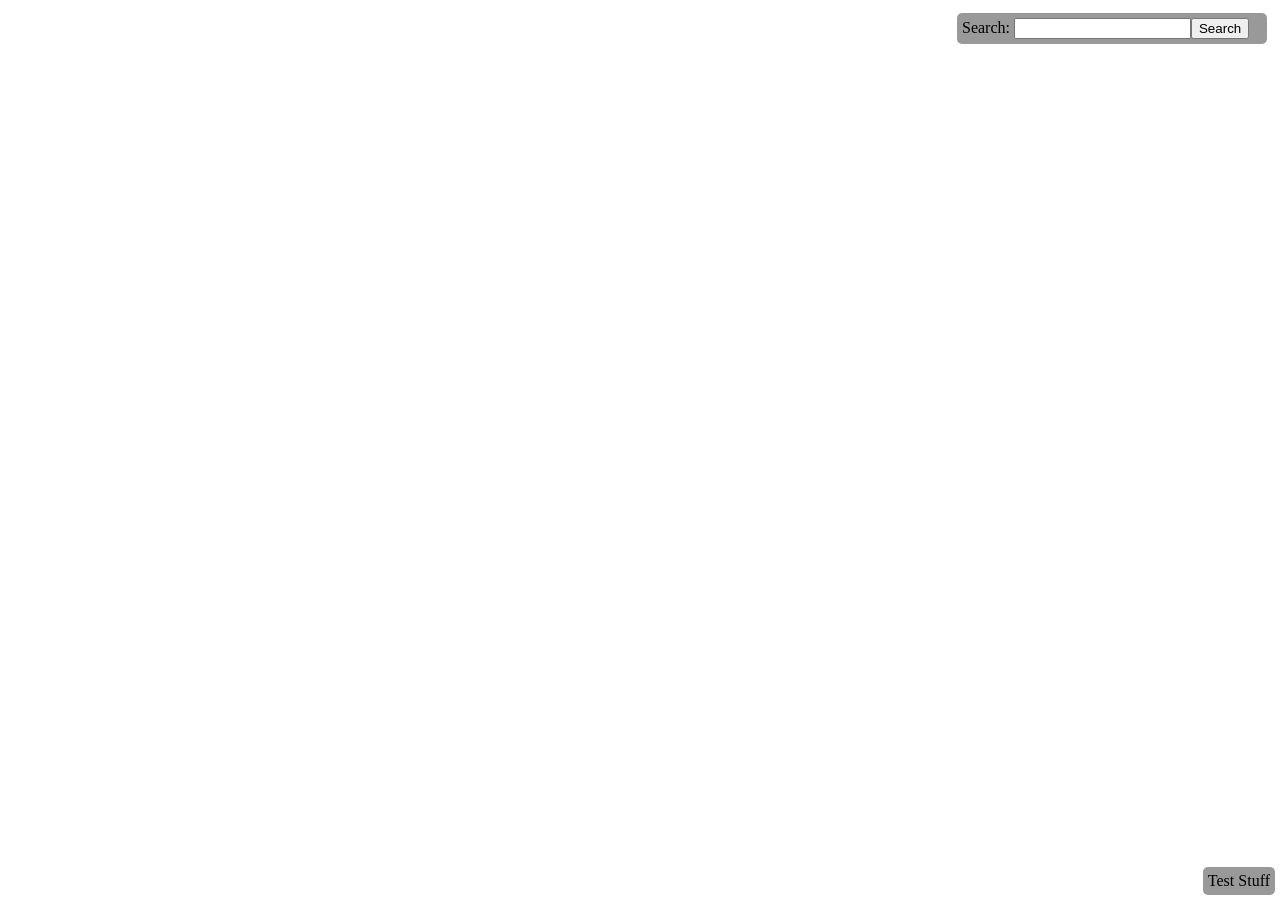
==== index.html @ d2af9ae0 "Renamed" ====
<!DOCTYPE html>
<html xmlns="http://www.w3.org/1999/xhtml">
<head>
<meta http-equiv="Content-Type" content="text/html; charset=utf-8" />
<title>Untitled Document</title>
<link rel="stylesheet" type="text/css" href="css/styles.css">
</head>

<body>

<div id="HeadStyle">
	Search: <input type="text" id="searchString" onchange="searchPressed();"/><input type="button" value="Search" onclick="searchPressed();"/>
    
    <div id="ResultsBox">
    </div>
    
</div>

<div id="DataDisplay">
	Test Stuff
</div>

</body>

<script>

	// ---- Radiant UI Script ----
		
	RadiantUI.SetCallback("UpdateResults", function(newResults)
	{
		var container = document.getElementById("ResultsBox");
		container.innerHTML = "";
		for(var i = 0; i < newResults.length; i++)
		{
			container.appendChild(createResultObject(newResults[i]));
		}
		
	});
	
	function fillList(inNames, inValues)
	{
		if(inNames.length != inValues.length)
		{
			return;	
		}
		
		var longestString = 0;
		
		for(var i = 0;i < inNames.length; i++)
		{
			if(inNames[i].length > longestString)
			{
				longestString = inNames[i].length;	
			}
		}
		
		
		var container = document.getElementById("DataDisplay");
		container.innerHTML = "";
		for(var i = 0; i < inNames.length; i++)
		{
			container.appendChild(createDataObject(inNames[i],inValues[i],longestString));
		}
		
		var allNames = document.getElementsByClassName("NameObject");
	}
	
	
	RadiantUI.SetCallback("SetData", function(inNames,inValues)
	{
		
		if(inNames.length != inValues.length)
		{
			return;	
		}
		
		var longestString = 0;
		
		for(var i = 0;i < inNames.length; i++)
		{
			if(inNames[i].length > longestString)
			{
				longestString = inNames[i].length;	
			}
		}
		
		
		var container = document.getElementById("DataDisplay");
		container.innerHTML = "";
		for(var i = 0; i < inNames.length; i++)
		{
			container.appendChild(createDataObject(inNames[i],inValues[i],longestString));
		}
		
		var allNames = document.getElementsByClassName("NameObject");
		
	});
	
	function createDataObject(inName,inValue,nameLength)
	{
		var element = document.createElement("DIV");	
		element.className = "DataObject";
		var keySpan = document.createElement("SPAN");
		keySpan.textContent = inName;
		keySpan.className = "NameObject";
		var lengthString = nameLength * 40.5;
		
		var valueSpan = document.createElement("SPAN");
		valueSpan.textContent = inValue;
		valueSpan.className = "ValueObject";
		
		keySpan.style.width = lengthString.toString()+"px";
		
		element.appendChild(keySpan);
		element.appendChild(valueSpan);
		//keySpan.setAttribute("style","width:"+lengthString.toString()+"px");
		
		return element;
	}
	
	function createResultObject(inString)
	{
		var element = document.createElement("DIV");	
		element.className = "ResultObject";
		element.onclick = function()
		{
			RadiantUI.TriggerEvent("ResultClicked",[inString]);
		}
		element.innerHTML = inString;
		return element;
	}
	
	function searchPressed()
	{
		var sobj = document.getElementById("searchString");
		
		RadiantUI.TriggerEvent("searchObjectsPressed",[sobj.value]);
	}
	

	function CallText(inText)
	{
		RadiantUI.TriggerEvent("menuClicked",[inText]);	
	}
</script>

</html>
---- css/styles.css ----
#HeadStyle
	{
	background-color: #999;
	border-radius: 5px;
	margin: 5px;
	padding: 5px;
	float:right
	}
	
	#ResultsBox
	{
		max-height:500px;
		width:300px;
		overflow:auto;	
	}
	/*
	::-webkit-scrollbar {
      width: 11px;
	} /* this targets the default scrollbar (compulsory) */
	
	::-webkit-scrollbar-track {
      background-color:#666;
	} /* the new scrollbar will have a flat appearance with the set background color */
	 
	::-webkit-scrollbar-thumb {
		  background-color: #CCC;
	} /* this will style the thumb, ignoring the track */
	 
	::-webkit-scrollbar-button {
		  background-color:#333;
	} /* optionally, you can style the top and the bottom buttons (left and right for horizontal bars) */
	 
	::-webkit-scrollbar-corner {
		  background-color: black;
	} /* if both the vertical and the horizontal bars appear, then perhaps the right bottom corner also needs to be styled */
	
	
	.ResultObject
	{
		background-color: #CCC;
		margin:3px;
		padding:3px;
		border-radius: 3px;
		
		-moz-user-select: -moz-none;
	   -khtml-user-select: none;
	   -webkit-user-select: none;
	
	   /*
		 Introduced in IE 10.
		 See http://ie.microsoft.com/testdrive/HTML5/msUserSelect/
	   */
	   -ms-user-select: none;
	   user-select: none;
	}
	
	.DataObject
	{
		
		margin:3px;
		padding:3px;
		border-radius: 3px;
		
	
	}
	
	.ResultObject:hover		
	{
		background-color: #DDD;
		padding-left:8px;
	}
	
	.NameObject
	{
		background-color: #CCC;
		margin:5px;
		padding:5px;
	}
	
	.ValueObject
	{
		background-color: #CCC;
		margin:5px;
		padding:5px;
	}
	
	
	#DataDisplay
	{
		position:absolute;
		right:0;
		bottom:0;
		
		
		background-color: #999;
		border-radius: 5px;
		margin: 5px;
		padding: 5px;
	}
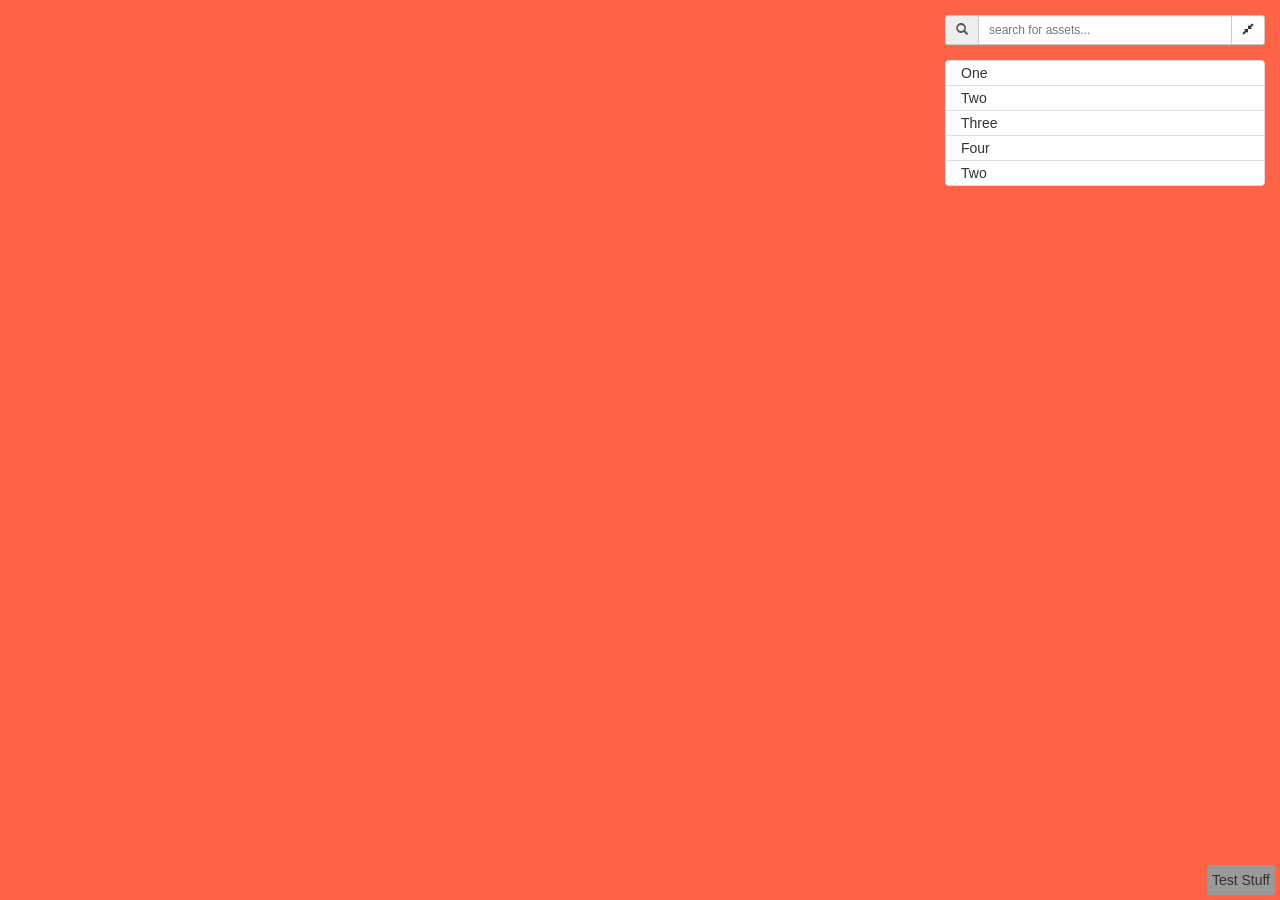
==== commit ebf96941: "Utilised Bootstrap CSS" ====
--- a/index.html
+++ b/index.html
@@ -3,38 +3,71 @@
 <head>
 <meta http-equiv="Content-Type" content="text/html; charset=utf-8" />
 <title>Untitled Document</title>
+<link rel="stylesheet" type="text/css" href="css/bootstrap.min.css">
 <link rel="stylesheet" type="text/css" href="css/styles.css">
+<script src="js/jquery-2.1.1.min.js"></script>
 </head>
 
 <body>
 
-<div id="HeadStyle">
-	Search: <input type="text" id="searchString" onchange="searchPressed();"/><input type="button" value="Search" onclick="searchPressed();"/>
-    
-    <div id="ResultsBox">
+<div id="searchBox">
+	<form role="form">
+		<div class="form-group">
+			<!-- <label>Asset Search</label> -->
+			<div class="input-group input-group-sm">
+				<div class="input-group-addon"><span class="glyphicon glyphicon-search"></span></div>
+				<input type="text" class="form-control" id="searchString" onchange="searchPressed();"/ placeholder="search for assets..."><div class="input-group-btn">
+					<button class="btn btn-default" type="button" onclick="retractResults();">
+						<span id="arrow" class="glyphicon glyphicon glyphicon-resize-small"></span>
+					</button>
+				</div>
+		    </div><!--
+			<label>Search: </label>
+			<input type="text" class="form-control" id="searchString" onchange="searchPressed();"/ placeholder="type here...">
+			<input type="button" class="btn btn-default" value="Search" onclick="searchPressed();"/> -->
+		</div>
+    </form>
+    <div id="resultsBox" class="list-group">
     </div>
     
 </div>
 
-<div id="DataDisplay">
+<div id="dataDisplay">
 	Test Stuff
 </div>
 
 </body>
+<script type="text/javascript" src="js/radiantui-null.js"></script>
 
 <script>
+
+function retractResults(){
+	
+	$('#resultsBox').slideToggle();	
+	$('#arrow').toggleClass("glyphicon-resize-small")
+	$('#arrow').toggleClass("glyphicon-resize-full")
+}
+
+	function radiantUpdateDecoy (newResults) {
+		var container = document.getElementById("resultsBox");
+		container.innerHTML = "";
+
+		for(var i = 0; i < newResults.length; i++)
+		{
+			container.appendChild(createResultObject(newResults[i]));
+		}
+	}
 
 	// ---- Radiant UI Script ----
 		
 	RadiantUI.SetCallback("UpdateResults", function(newResults)
 	{
-		var container = document.getElementById("ResultsBox");
+		var container = document.getElementById("resultsBox");
 		container.innerHTML = "";
 		for(var i = 0; i < newResults.length; i++)
 		{
 			container.appendChild(createResultObject(newResults[i]));
 		}
-		
 	});
 	
 	function fillList(inNames, inValues)
@@ -55,7 +88,7 @@
 		}
 		
 		
-		var container = document.getElementById("DataDisplay");
+		var container = document.getElementById("dataDisplay");
 		container.innerHTML = "";
 		for(var i = 0; i < inNames.length; i++)
 		{
@@ -85,7 +118,7 @@
 		}
 		
 		
-		var container = document.getElementById("DataDisplay");
+		var container = document.getElementById("dataDisplay");
 		container.innerHTML = "";
 		for(var i = 0; i < inNames.length; i++)
 		{
@@ -98,14 +131,14 @@
 	
 	function createDataObject(inName,inValue,nameLength)
 	{
-		var element = document.createElement("DIV");	
+		var element = document.createElement("div");	
 		element.className = "DataObject";
-		var keySpan = document.createElement("SPAN");
+		var keySpan = document.createElement("span");
 		keySpan.textContent = inName;
 		keySpan.className = "NameObject";
 		var lengthString = nameLength * 40.5;
 		
-		var valueSpan = document.createElement("SPAN");
+		var valueSpan = document.createElement("span");
 		valueSpan.textContent = inValue;
 		valueSpan.className = "ValueObject";
 		
@@ -120,10 +153,12 @@
 	
 	function createResultObject(inString)
 	{
-		var element = document.createElement("DIV");	
-		element.className = "ResultObject";
+		var element = document.createElement("div");	
+		element.className = "list-group-item";
 		element.onclick = function()
 		{
+			//alert(inString);
+			retractResults();
 			RadiantUI.TriggerEvent("ResultClicked",[inString]);
 		}
 		element.innerHTML = inString;
@@ -142,6 +177,9 @@
 	{
 		RadiantUI.TriggerEvent("menuClicked",[inText]);	
 	}
+
+	testData = ["One", "Two", "Three", "Four", "Two"];
+	radiantUpdateDecoy(testData);
 </script>
 
 </html>
--- a/css/styles.css
+++ b/css/styles.css
@@ -1,99 +1,119 @@
-#HeadStyle
-	{
+#searchBox
+{
+	//background: #79b5d2;
+	width:350px;
+	//border-radius: 3px;
+	//margin: 5px;
+	padding: 15px;
+	float:right
+}
+	
+#resultsBox
+{
+	max-height:500px;
+	overflow:auto;	
+}
+
+#dataDisplay
+{
+	position:absolute;
+	right:0;
+	bottom:0;
 	background-color: #999;
-	border-radius: 5px;
+	border-radius: 3px;
 	margin: 5px;
 	padding: 5px;
-	float:right
-	}
+}
+
+/*
+::-webkit-scrollbar {
+  width: 11px;
+} /* this targets the default scrollbar (compulsory) */
+
+::-webkit-scrollbar-track {
+  background-color:#666;
+} /* the new scrollbar will have a flat appearance with the set background color */
+ 
+::-webkit-scrollbar-thumb {
+	  background-color: #CCC;
+} /* this will style the thumb, ignoring the track */
+ 
+::-webkit-scrollbar-button {
+	  background-color:#333;
+} /* optionally, you can style the top and the bottom buttons (left and right for horizontal bars) */
+ 
+::-webkit-scrollbar-corner {
+	  background-color: black;
+} /* if both the vertical and the horizontal bars appear, then perhaps the right bottom corner also needs to be styled */
+
+/* label {
+	//font-size: 1rem;
+	color: white;
+	float: left;
+	text-align: right;
+	margin-right: 15px;
+	width: 100px;
+	text-shadow: black 1px 1px 1px;
+}	*/
+
+.list-group-item {
+	padding: 2px 15px;
+}
+
+.list-group-item:hover {
+	background: #dddddd;
+}
+
+.ResultObject
+{
+	background-color: #CCC;
+	margin:3px;
+	padding:3px;
+	border-radius: 3px;
 	
-	#ResultsBox
-	{
-		max-height:500px;
-		width:300px;
-		overflow:auto;	
-	}
-	/*
-	::-webkit-scrollbar {
-      width: 11px;
-	} /* this targets the default scrollbar (compulsory) */
-	
-	::-webkit-scrollbar-track {
-      background-color:#666;
-	} /* the new scrollbar will have a flat appearance with the set background color */
-	 
-	::-webkit-scrollbar-thumb {
-		  background-color: #CCC;
-	} /* this will style the thumb, ignoring the track */
-	 
-	::-webkit-scrollbar-button {
-		  background-color:#333;
-	} /* optionally, you can style the top and the bottom buttons (left and right for horizontal bars) */
-	 
-	::-webkit-scrollbar-corner {
-		  background-color: black;
-	} /* if both the vertical and the horizontal bars appear, then perhaps the right bottom corner also needs to be styled */
-	
-	
-	.ResultObject
-	{
-		background-color: #CCC;
-		margin:3px;
-		padding:3px;
-		border-radius: 3px;
-		
-		-moz-user-select: -moz-none;
-	   -khtml-user-select: none;
-	   -webkit-user-select: none;
-	
-	   /*
-		 Introduced in IE 10.
-		 See http://ie.microsoft.com/testdrive/HTML5/msUserSelect/
-	   */
-	   -ms-user-select: none;
-	   user-select: none;
-	}
-	
-	.DataObject
-	{
-		
-		margin:3px;
-		padding:3px;
-		border-radius: 3px;
-		
-	
-	}
-	
-	.ResultObject:hover		
-	{
-		background-color: #DDD;
-		padding-left:8px;
-	}
-	
-	.NameObject
-	{
-		background-color: #CCC;
-		margin:5px;
-		padding:5px;
-	}
-	
-	.ValueObject
-	{
-		background-color: #CCC;
-		margin:5px;
-		padding:5px;
-	}
-	
-	
-	#DataDisplay
-	{
-		position:absolute;
-		right:0;
-		bottom:0;
-		
-		
-		background-color: #999;
-		border-radius: 5px;
-		margin: 5px;
-		padding: 5px;
-	}+	-moz-user-select: -moz-none;
+   -khtml-user-select: none;
+   -webkit-user-select: none;
+
+   /*
+	 Introduced in IE 10.
+	 See http://ie.microsoft.com/testdrive/HTML5/msUserSelect/
+   */
+   -ms-user-select: none;
+   user-select: none;
+}
+
+.DataObject
+{
+	margin:3px;
+	padding:3px;
+	border-radius: 3px;
+}
+
+.ResultObject:hover		
+{
+	background-color: #DDD;
+	padding-left:8px;
+}
+
+.NameObject
+{
+	background-color: #CCC;
+	margin:5px;
+	padding:5px;
+}
+
+.ValueObject
+{
+	background-color: #CCC;
+	margin:5px;
+	padding:5px;
+}
+
+
+html body {
+	height: 100%;
+	margin:0;
+	background: tomato;
+	//background:none;
+}
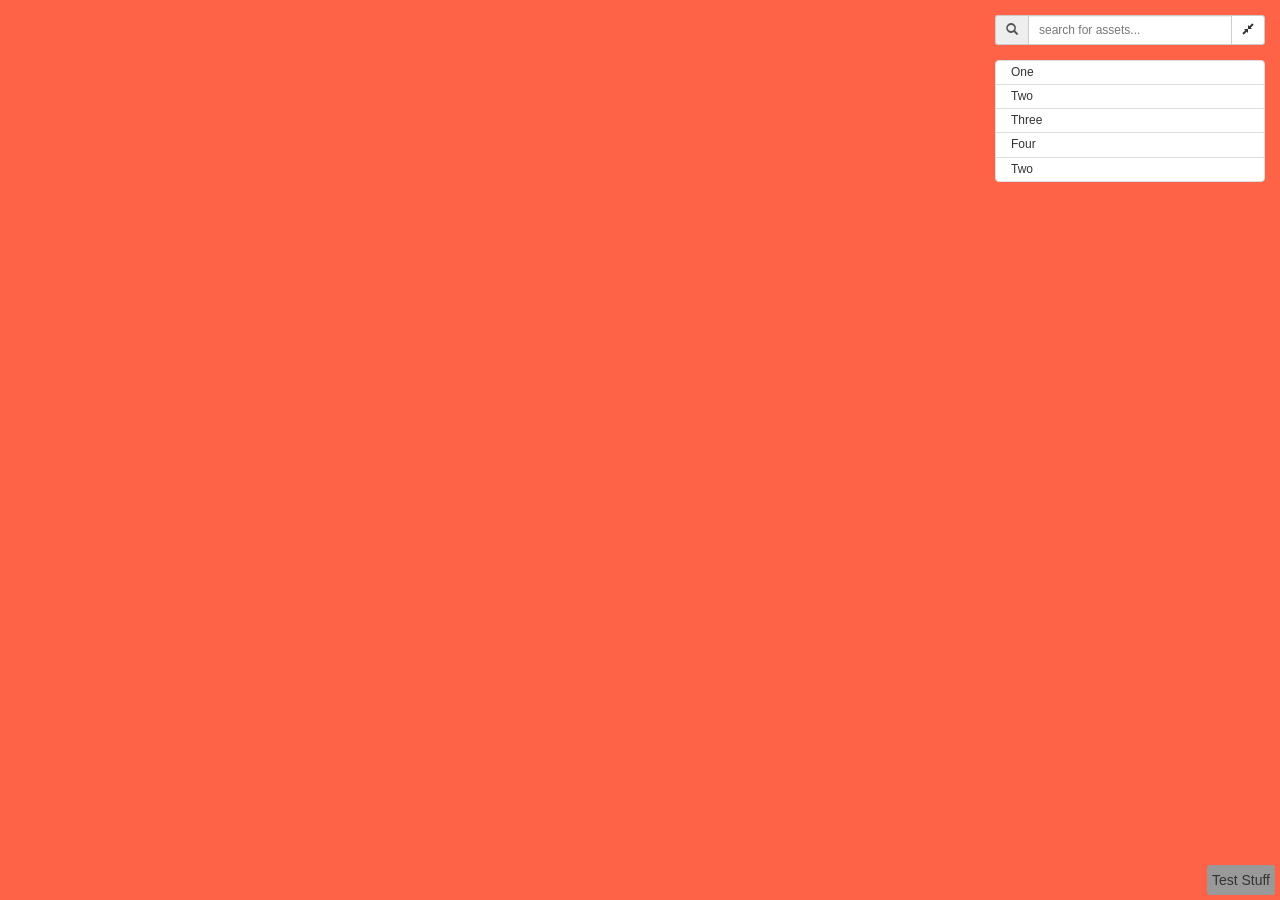
==== commit f5409d95: "Thinned list-group" ====
--- a/index.html
+++ b/index.html
@@ -27,8 +27,7 @@
 			<input type="button" class="btn btn-default" value="Search" onclick="searchPressed();"/> -->
 		</div>
     </form>
-    <div id="resultsBox" class="list-group">
-    </div>
+    <div id="resultsBox" class="list-group"></div>
     
 </div>
 
--- a/css/styles.css
+++ b/css/styles.css
@@ -1,7 +1,7 @@
 #searchBox
 {
 	//background: #79b5d2;
-	width:350px;
+	width:300px;
 	//border-radius: 3px;
 	//margin: 5px;
 	padding: 15px;
@@ -57,7 +57,8 @@
 }	*/
 
 .list-group-item {
-	padding: 2px 15px;
+	padding: 3px 15px;
+	font-size: 12px;
 }
 
 .list-group-item:hover {
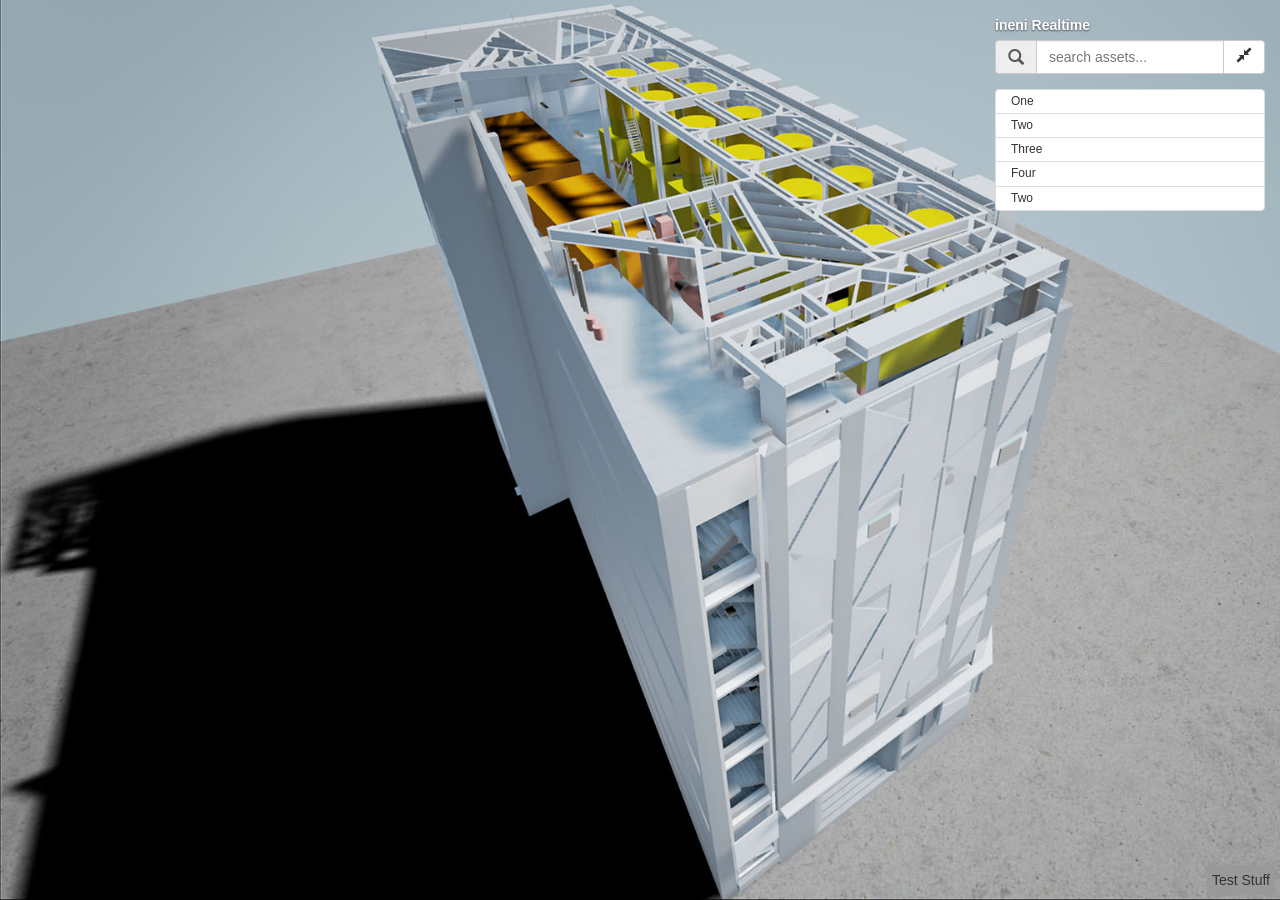
==== commit f7729c69: "Added Test background" ====
--- a/index.html
+++ b/index.html
@@ -13,18 +13,18 @@
 <div id="searchBox">
 	<form role="form">
 		<div class="form-group">
-			<!-- <label>Asset Search</label> -->
-			<div class="input-group input-group-sm">
-				<div class="input-group-addon"><span class="glyphicon glyphicon-search"></span></div>
-				<input type="text" class="form-control" id="searchString" onchange="searchPressed();"/ placeholder="search for assets..."><div class="input-group-btn">
+			<label>ineni Realtime</label>
+			<div class="input-group group-size">
+				<div class="input-group-addon">
+					<span class="glyphicon glyphicon-search"></span>
+				</div>
+				<input type="text" class="form-control" id="searchString" onchange="searchPressed();"/ placeholder="search assets...">
+				<div class="input-group-btn">
 					<button class="btn btn-default" type="button" onclick="retractResults();">
-						<span id="arrow" class="glyphicon glyphicon glyphicon-resize-small"></span>
+						<span id="arrow" class="glyphicon glyphicon-resize-small"></span>
 					</button>
 				</div>
-		    </div><!--
-			<label>Search: </label>
-			<input type="text" class="form-control" id="searchString" onchange="searchPressed();"/ placeholder="type here...">
-			<input type="button" class="btn btn-default" value="Search" onclick="searchPressed();"/> -->
+		    </div>
 		</div>
     </form>
     <div id="resultsBox" class="list-group"></div>
@@ -40,12 +40,11 @@
 
 <script>
 
-function retractResults(){
-	
-	$('#resultsBox').slideToggle();	
-	$('#arrow').toggleClass("glyphicon-resize-small")
-	$('#arrow').toggleClass("glyphicon-resize-full")
-}
+	function retractResults(){
+		$('#resultsBox').slideToggle();	
+		$('#arrow').toggleClass("glyphicon-resize-small")
+		$('#arrow').toggleClass("glyphicon-resize-full")
+	}
 
 	function radiantUpdateDecoy (newResults) {
 		var container = document.getElementById("resultsBox");
@@ -157,7 +156,7 @@
 		element.onclick = function()
 		{
 			//alert(inString);
-			retractResults();
+			//retractResults();
 			RadiantUI.TriggerEvent("ResultClicked",[inString]);
 		}
 		element.innerHTML = inString;
--- a/css/styles.css
+++ b/css/styles.css
@@ -25,7 +25,7 @@
 	padding: 5px;
 }
 
-/*
+
 ::-webkit-scrollbar {
   width: 11px;
 } /* this targets the default scrollbar (compulsory) */
@@ -46,15 +46,18 @@
 	  background-color: black;
 } /* if both the vertical and the horizontal bars appear, then perhaps the right bottom corner also needs to be styled */
 
-/* label {
-	//font-size: 1rem;
-	color: white;
-	float: left;
-	text-align: right;
-	margin-right: 15px;
-	width: 100px;
-	text-shadow: black 1px 1px 1px;
-}	*/
+label {
+    color: rgba(255,255,255,1);
+    text-shadow: 0px 1px 2px rgba(0, 0, 0, 0.6);
+}
+
+.glyphicon {
+	font-size: 16px;	
+}
+
+.group-size {
+	height: 34px;
+}
 
 .list-group-item {
 	padding: 3px 15px;
@@ -112,9 +115,14 @@
 }
 
 
-html body {
+html {
 	height: 100%;
 	margin:0;
-	background: tomato;
+	//background: tomato;
 	//background:none;
+    background-image: url(../img/background.jpg);
+    -webkit-background-size: cover;
+    -moz-background-size: cover;
+    -o-background-size: cover;
+    background-size: cover;
 }
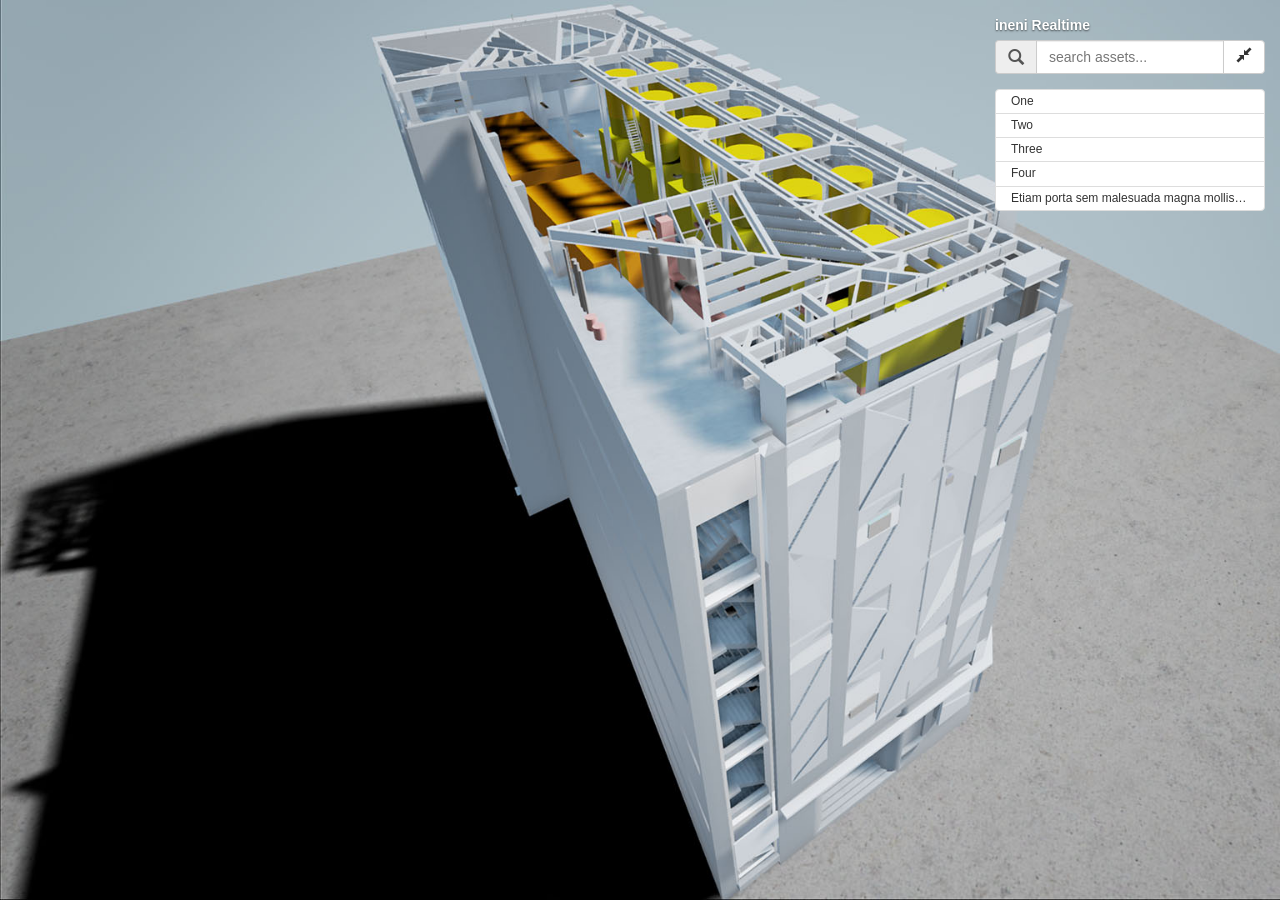
==== commit 55d7a161: "Page updated to functional satisfaction" ====
--- a/index.html
+++ b/index.html
@@ -30,10 +30,21 @@
     <div id="resultsBox" class="list-group"></div>
     
 </div>
-
-<div id="dataDisplay">
-	Test Stuff
-</div>
+    <div id="dataDisplayDiv">
+        <span id="dataDisplayRemove" class="glyphicon glyphicon-remove" onclick="$('#dataDisplayDiv').slideToggle('fast');"></span>
+        <div id="dataDisplay" class="list-group">
+        </div>
+    </div>
+
+<!--
+    <div id="breadcrumbDiv">
+        <ol class="breadcrumb">
+            <li><a href="#">Home</a></li>
+            <li><a href="#">Library</a></li>
+            <li class="active">Data</li>
+        </ol>
+    </div>
+-->    
 
 </body>
 <script type="text/javascript" src="js/radiantui-null.js"></script>
@@ -41,12 +52,14 @@
 <script>
 
 	function retractResults(){
-		$('#resultsBox').slideToggle();	
+		$('#resultsBox').slideToggle('fast');	
 		$('#arrow').toggleClass("glyphicon-resize-small")
 		$('#arrow').toggleClass("glyphicon-resize-full")
 	}
-
-	function radiantUpdateDecoy (newResults) {
+    
+    
+
+	function updateResultsRadiantDecoy (newResults) {
 		var container = document.getElementById("resultsBox");
 		container.innerHTML = "";
 
@@ -55,22 +68,10 @@
 			container.appendChild(createResultObject(newResults[i]));
 		}
 	}
-
-	// ---- Radiant UI Script ----
-		
-	RadiantUI.SetCallback("UpdateResults", function(newResults)
-	{
-		var container = document.getElementById("resultsBox");
-		container.innerHTML = "";
-		for(var i = 0; i < newResults.length; i++)
-		{
-			container.appendChild(createResultObject(newResults[i]));
-		}
-	});
-	
-	function fillList(inNames, inValues)
-	{
-		if(inNames.length != inValues.length)
+    
+    function testDataRadiantDecoy (inNames, inValues) {
+        
+        if(inNames.length != inValues.length)
 		{
 			return;	
 		}
@@ -88,18 +89,38 @@
 		
 		var container = document.getElementById("dataDisplay");
 		container.innerHTML = "";
-		for(var i = 0; i < inNames.length; i++)
-		{
-			container.appendChild(createDataObject(inNames[i],inValues[i],longestString));
+		
+        
+        
+        for(var i = 0; i < inNames.length; i++)
+		{
+			createDataObject(inNames[i],inValues[i],longestString);
 		}
 		
 		var allNames = document.getElementsByClassName("NameObject");
-	}
-	
-	
-	RadiantUI.SetCallback("SetData", function(inNames,inValues)
-	{
-		
+        
+        $("#dataDisplayDiv").show();
+        
+    }
+
+    
+    
+    
+// ---- Radiant UI Script ----
+
+    
+	RadiantUI.SetCallback("UpdateResults", function(newResults)
+	{
+		var container = document.getElementById("resultsBox");
+		container.innerHTML = "";
+		for(var i = 0; i < newResults.length; i++)
+		{
+			container.appendChild(createResultObject(newResults[i]));
+		}
+	});
+	
+	function fillList(inNames, inValues)
+	{
 		if(inNames.length != inValues.length)
 		{
 			return;	
@@ -116,6 +137,36 @@
 		}
 		
 		
+		var container = document.getElementById("dataDisplayBody");
+		container.innerHTML = "";
+		for(var i = 0; i < inNames.length; i++)
+		{
+			createDataObject(container,inNames[i],inValues[i],longestString);
+		}
+		
+		var allNames = document.getElementsByClassName("NameObject");
+	}
+	
+	
+	RadiantUI.SetCallback("SetData", function(inNames,inValues)
+	{
+		
+		if(inNames.length != inValues.length)
+		{
+			return;	
+		}
+		
+		var longestString = 0;
+		
+		for(var i = 0;i < inNames.length; i++)
+		{
+			if(inNames[i].length > longestString)
+			{
+				longestString = inNames[i].length;	
+			}
+		}
+		
+		
 		var container = document.getElementById("dataDisplay");
 		container.innerHTML = "";
 		for(var i = 0; i < inNames.length; i++)
@@ -129,24 +180,40 @@
 	
 	function createDataObject(inName,inValue,nameLength)
 	{
-		var element = document.createElement("div");	
-		element.className = "DataObject";
-		var keySpan = document.createElement("span");
+		console.log(inName);
+        var namePlusValue = "<strong>" + inName + "</strong> - " + inValue;
+        console.log(namePlusValue);
+        
+        jQuery('<div/>',{
+            id: inName,
+            'class': 'list-group-item',
+            html: namePlusValue,
+        }).appendTo('#dataDisplay');
+        
+        /*
+        jQuery('<span/>',{
+            html: inValue,
+        }).appendTo('#dataDisplay');
+        
+        /*
+        var element = document.createElement("dl");	
+		element.className = "dl-horizontal";
+		var keySpan = document.createElement("dt");
 		keySpan.textContent = inName;
-		keySpan.className = "NameObject";
+		keySpan.className = "";
 		var lengthString = nameLength * 40.5;
 		
-		var valueSpan = document.createElement("span");
+		var valueSpan = document.createElement("dd");
 		valueSpan.textContent = inValue;
-		valueSpan.className = "ValueObject";
+		valueSpan.className = "";
 		
 		keySpan.style.width = lengthString.toString()+"px";
 		
-		element.appendChild(keySpan);
-		element.appendChild(valueSpan);
+		inContainer.appendChild(keySpan);
+		inContainer.appendChild(valueSpan);
 		//keySpan.setAttribute("style","width:"+lengthString.toString()+"px");
 		
-		return element;
+		//return element; */
 	}
 	
 	function createResultObject(inString)
@@ -157,8 +224,10 @@
 		{
 			//alert(inString);
 			//retractResults();
+            testDataRadiantDecoy(testNames,testValues);
 			RadiantUI.TriggerEvent("ResultClicked",[inString]);
 		}
+        
 		element.innerHTML = inString;
 		return element;
 	}
@@ -170,14 +239,15 @@
 		RadiantUI.TriggerEvent("searchObjectsPressed",[sobj.value]);
 	}
 	
-
 	function CallText(inText)
 	{
 		RadiantUI.TriggerEvent("menuClicked",[inText]);	
 	}
-
-	testData = ["One", "Two", "Three", "Four", "Two"];
-	radiantUpdateDecoy(testData);
+    
+	testNames = ["One", "Two", "Three", "Four", "Etiam porta sem malesuada magna mollis euismod."];
+    testValues = [1, 2, 3, 4, 5];
+	updateResultsRadiantDecoy(testNames);
+    $("#dataDisplayDiv").hide();
 </script>
 
 </html>
--- a/css/styles.css
+++ b/css/styles.css
@@ -11,20 +11,33 @@
 #resultsBox
 {
 	max-height:500px;
-	overflow:auto;	
 }
 
-#dataDisplay
+#resultsBox > div {
+         overflow: hidden;
+        text-overflow: ellipsis;
+        white-space: nowrap;   
+}
+
+#dataDisplayDiv
 {
 	position:absolute;
 	right:0;
 	bottom:0;
-	background-color: #999;
+	//background-color: #79b5d2;
 	border-radius: 3px;
-	margin: 5px;
-	padding: 5px;
+	//margin: 5px;
+	padding: 15px;
+    max-width: 300px;
+    overflow: hidden;
+    //display: none;
 }
 
+dt {
+    overflow: hidden;
+    text-overflow: ellipsis;
+    white-space: nowrap;
+}
 
 ::-webkit-scrollbar {
   width: 11px;
@@ -89,9 +102,10 @@
 
 .DataObject
 {
-	margin:3px;
+	/* margin:3px;
 	padding:3px;
-	border-radius: 3px;
+	border-radius: 3px; */
+    
 }
 
 .ResultObject:hover		
@@ -102,18 +116,22 @@
 
 .NameObject
 {
-	background-color: #CCC;
+	/* background-color: #CCC;
 	margin:5px;
-	padding:5px;
+	padding:5px; */
 }
 
 .ValueObject
 {
-	background-color: #CCC;
+	/* background-color: #CCC;
 	margin:5px;
-	padding:5px;
+	padding:5px; */
+    text-align: left;
 }
 
+.dl-horizontal dt {
+    //text-align: left;
+}
 
 html {
 	height: 100%;
@@ -125,4 +143,8 @@
     -moz-background-size: cover;
     -o-background-size: cover;
     background-size: cover;
+}
+
+body {
+
 }
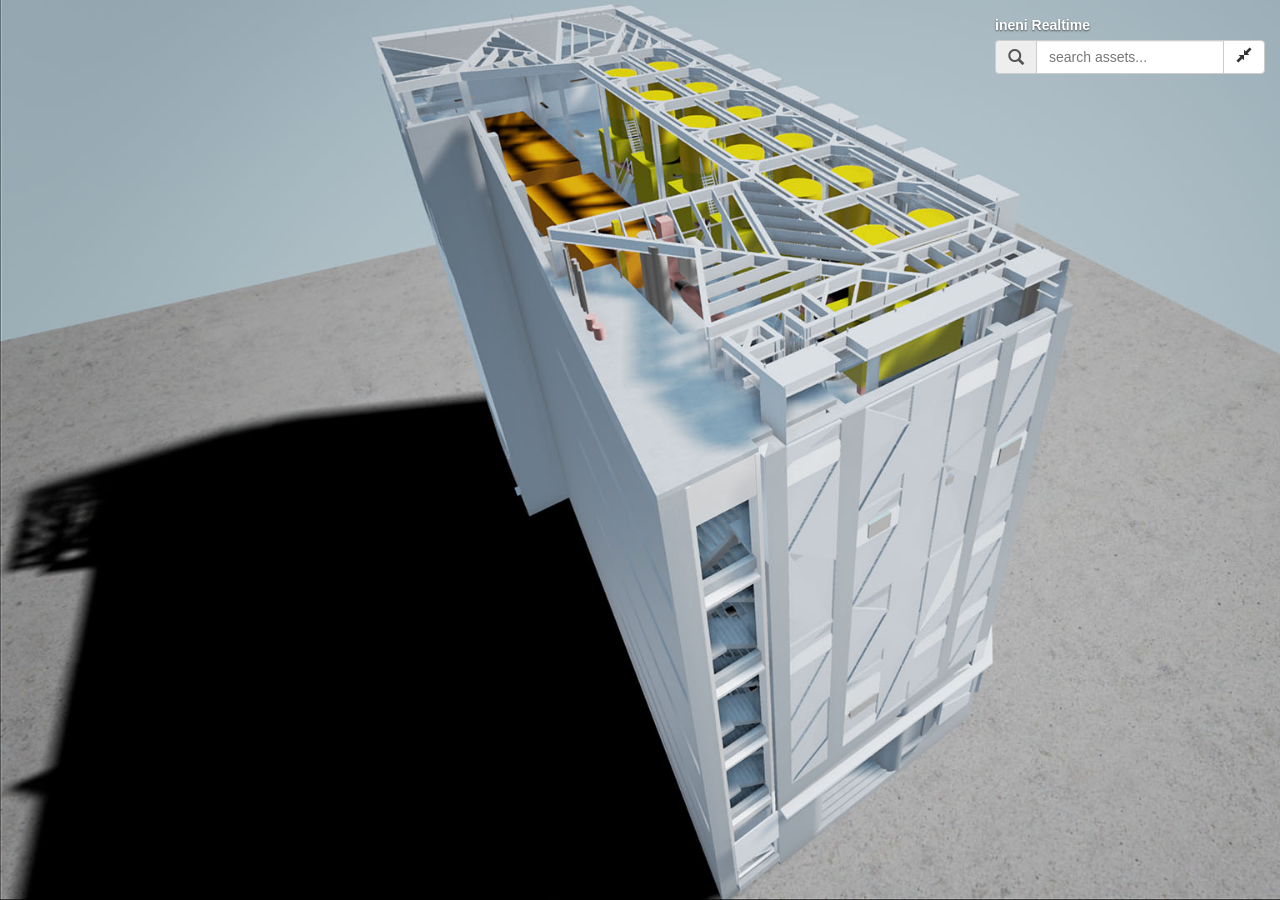
==== commit d4104391: "Radiant needs testing" ====
--- a/index.html
+++ b/index.html
@@ -20,7 +20,7 @@
 				</div>
 				<input type="text" class="form-control" id="searchString" onchange="searchPressed();"/ placeholder="search assets...">
 				<div class="input-group-btn">
-					<button class="btn btn-default" type="button" onclick="retractResults();">
+					<button class="btn btn-default" class="enableOnInput" type="button" onclick="retractResults();">
 						<span id="arrow" class="glyphicon glyphicon-resize-small"></span>
 					</button>
 				</div>
@@ -31,26 +31,17 @@
     
 </div>
     <div id="dataDisplayDiv">
-        <span id="dataDisplayRemove" class="glyphicon glyphicon-remove" onclick="$('#dataDisplayDiv').slideToggle('fast');"></span>
+        <span id="dataDisplayRemove" class="glyphicon glyphicon-remove" onclick="$('#dataDisplayDiv').fadeOut('fast');"></span>
         <div id="dataDisplay" class="list-group">
         </div>
     </div>
 
-<!--
-    <div id="breadcrumbDiv">
-        <ol class="breadcrumb">
-            <li><a href="#">Home</a></li>
-            <li><a href="#">Library</a></li>
-            <li class="active">Data</li>
-        </ol>
-    </div>
--->    
-
 </body>
 <script type="text/javascript" src="js/radiantui-null.js"></script>
 
 <script>
 
+    // function to simply slide up or down the results, only happens when the resize button is clicked
 	function retractResults(){
 		$('#resultsBox').slideToggle('fast');	
 		$('#arrow').toggleClass("glyphicon-resize-small")
@@ -58,7 +49,7 @@
 	}
     
     
-
+    // Decoy for the updateResults RadiantUI function
 	function updateResultsRadiantDecoy (newResults) {
 		var container = document.getElementById("resultsBox");
 		container.innerHTML = "";
@@ -94,16 +85,19 @@
         
         for(var i = 0; i < inNames.length; i++)
 		{
-			createDataObject(inNames[i],inValues[i],longestString);
+            var namePlusValue = "<strong>" + inNames[i] + "</strong> - " + inValues[i];
+            jQuery('<div/>',{
+                id: inNames[i],
+                'class': 'list-group-item',
+                html: namePlusValue,
+            }).appendTo('#dataDisplay');
 		}
 		
 		var allNames = document.getElementsByClassName("NameObject");
         
-        $("#dataDisplayDiv").show();
+        $("#dataDisplayDiv").fadeIn('fast');
         
     }
-
-    
     
     
 // ---- Radiant UI Script ----
@@ -113,12 +107,13 @@
 	{
 		var container = document.getElementById("resultsBox");
 		container.innerHTML = "";
+
 		for(var i = 0; i < newResults.length; i++)
 		{
 			container.appendChild(createResultObject(newResults[i]));
 		}
 	});
-	
+	/*
 	function fillList(inNames, inValues)
 	{
 		if(inNames.length != inValues.length)
@@ -141,16 +136,21 @@
 		container.innerHTML = "";
 		for(var i = 0; i < inNames.length; i++)
 		{
-			createDataObject(container,inNames[i],inValues[i],longestString);
+
 		}
 		
 		var allNames = document.getElementsByClassName("NameObject");
 	}
 	
-	
-	RadiantUI.SetCallback("SetData", function(inNames,inValues)
-	{
-		
+	*/
+    
+	RadiantUI.SetCallback("SetData", function(inNames,inValues,inTitle)
+	{
+		if(!inTitle) {
+            inTitle = "The title goes here";
+        }
+        
+        
 		if(inNames.length != inValues.length)
 		{
 			return;	
@@ -169,52 +169,28 @@
 		
 		var container = document.getElementById("dataDisplay");
 		container.innerHTML = "";
-		for(var i = 0; i < inNames.length; i++)
-		{
-			container.appendChild(createDataObject(inNames[i],inValues[i],longestString));
-		}
-		
-		var allNames = document.getElementsByClassName("NameObject");
+        
+        
+        for(var i = 0; i < inNames.length; i++)
+		{
+			createDataObject(inNames[i],inValues[i],longestString);
+		}
+		
+		//var allNames = document.getElementsByClassName("NameObject");
+        
+        $("#dataDisplayDiv").show();
 		
 	});
-	
-	function createDataObject(inName,inValue,nameLength)
-	{
-		console.log(inName);
+    
+    function createDataObject(inName,inValue,nameLength)
+	{
         var namePlusValue = "<strong>" + inName + "</strong> - " + inValue;
-        console.log(namePlusValue);
-        
         jQuery('<div/>',{
             id: inName,
             'class': 'list-group-item',
             html: namePlusValue,
         }).appendTo('#dataDisplay');
-        
-        /*
-        jQuery('<span/>',{
-            html: inValue,
-        }).appendTo('#dataDisplay');
-        
-        /*
-        var element = document.createElement("dl");	
-		element.className = "dl-horizontal";
-		var keySpan = document.createElement("dt");
-		keySpan.textContent = inName;
-		keySpan.className = "";
-		var lengthString = nameLength * 40.5;
-		
-		var valueSpan = document.createElement("dd");
-		valueSpan.textContent = inValue;
-		valueSpan.className = "";
-		
-		keySpan.style.width = lengthString.toString()+"px";
-		
-		inContainer.appendChild(keySpan);
-		inContainer.appendChild(valueSpan);
-		//keySpan.setAttribute("style","width:"+lengthString.toString()+"px");
-		
-		//return element; */
-	}
+    }
 	
 	function createResultObject(inString)
 	{
@@ -237,6 +213,7 @@
 		var sobj = document.getElementById("searchString");
 		
 		RadiantUI.TriggerEvent("searchObjectsPressed",[sobj.value]);
+        
 	}
 	
 	function CallText(inText)
@@ -244,9 +221,9 @@
 		RadiantUI.TriggerEvent("menuClicked",[inText]);	
 	}
     
-	testNames = ["One", "Two", "Three", "Four", "Etiam porta sem malesuada magna mollis euismod."];
-    testValues = [1, 2, 3, 4, 5];
-	updateResultsRadiantDecoy(testNames);
+	//testNames = ["One", "Two", "Three", "Four", "Etiam porta sem malesuada magna mollis euismod."];
+    //testValues = [1, 2, 3, 4, 5];
+	//updateResultsRadiantDecoy(testNames);
     $("#dataDisplayDiv").hide();
 </script>
 
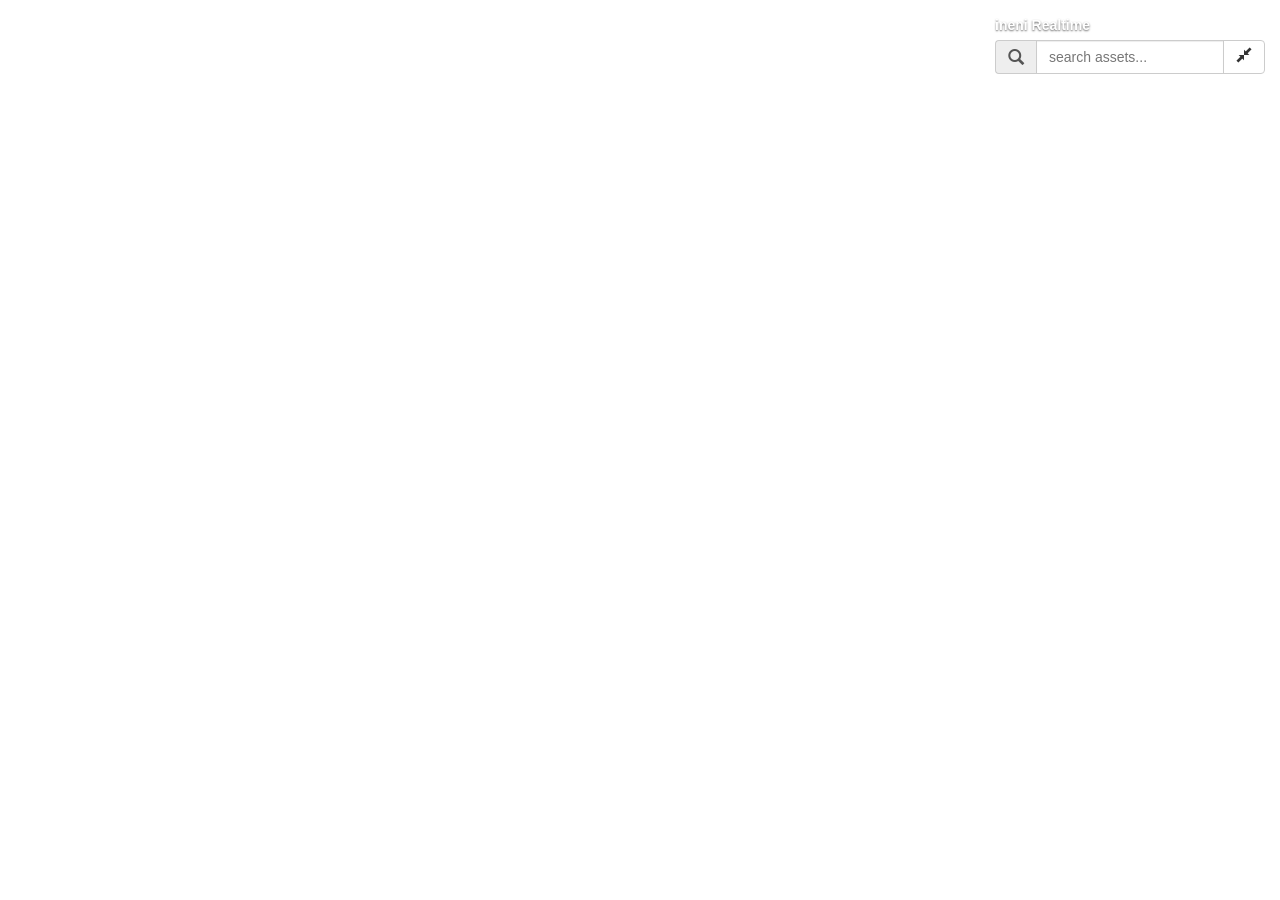
==== commit 44c059f5: "Removed Background again" ====
--- a/index.html
+++ b/index.html
@@ -113,37 +113,7 @@
 			container.appendChild(createResultObject(newResults[i]));
 		}
 	});
-	/*
-	function fillList(inNames, inValues)
-	{
-		if(inNames.length != inValues.length)
-		{
-			return;	
-		}
-		
-		var longestString = 0;
-		
-		for(var i = 0;i < inNames.length; i++)
-		{
-			if(inNames[i].length > longestString)
-			{
-				longestString = inNames[i].length;	
-			}
-		}
-		
-		
-		var container = document.getElementById("dataDisplayBody");
-		container.innerHTML = "";
-		for(var i = 0; i < inNames.length; i++)
-		{
-
-		}
-		
-		var allNames = document.getElementsByClassName("NameObject");
-	}
-	
-	*/
-    
+	
 	RadiantUI.SetCallback("SetData", function(inNames,inValues,inTitle)
 	{
 		if(!inTitle) {
@@ -198,11 +168,13 @@
 		element.className = "list-group-item";
 		element.onclick = function()
 		{
-			//alert(inString);
-			//retractResults();
-            testDataRadiantDecoy(testNames,testValues);
+            //testDataRadiantDecoy(testNames,testValues);
 			RadiantUI.TriggerEvent("ResultClicked",[inString]);
 		}
+        element.ondblclick = function()
+        {
+            RadiantUI.TriggerEvent("ResultDoubleClicked",[inString]);
+        }
         
 		element.innerHTML = inString;
 		return element;
--- a/css/styles.css
+++ b/css/styles.css
@@ -137,14 +137,17 @@
 	height: 100%;
 	margin:0;
 	//background: tomato;
-	//background:none;
-    background-image: url(../img/background.jpg);
-    -webkit-background-size: cover;
-    -moz-background-size: cover;
-    -o-background-size: cover;
-    background-size: cover;
+	background:none;
+    //background-image: url(../img/background.jpg);
+    //-webkit-background-size: cover;
+    //-moz-background-size: cover;
+    //-o-background-size: cover;
+    //background-size: cover;
 }
 
 body {
+    backface-visibility: hidden;
+    background:none;
+    background-color:transparent;
+}
 
-}
